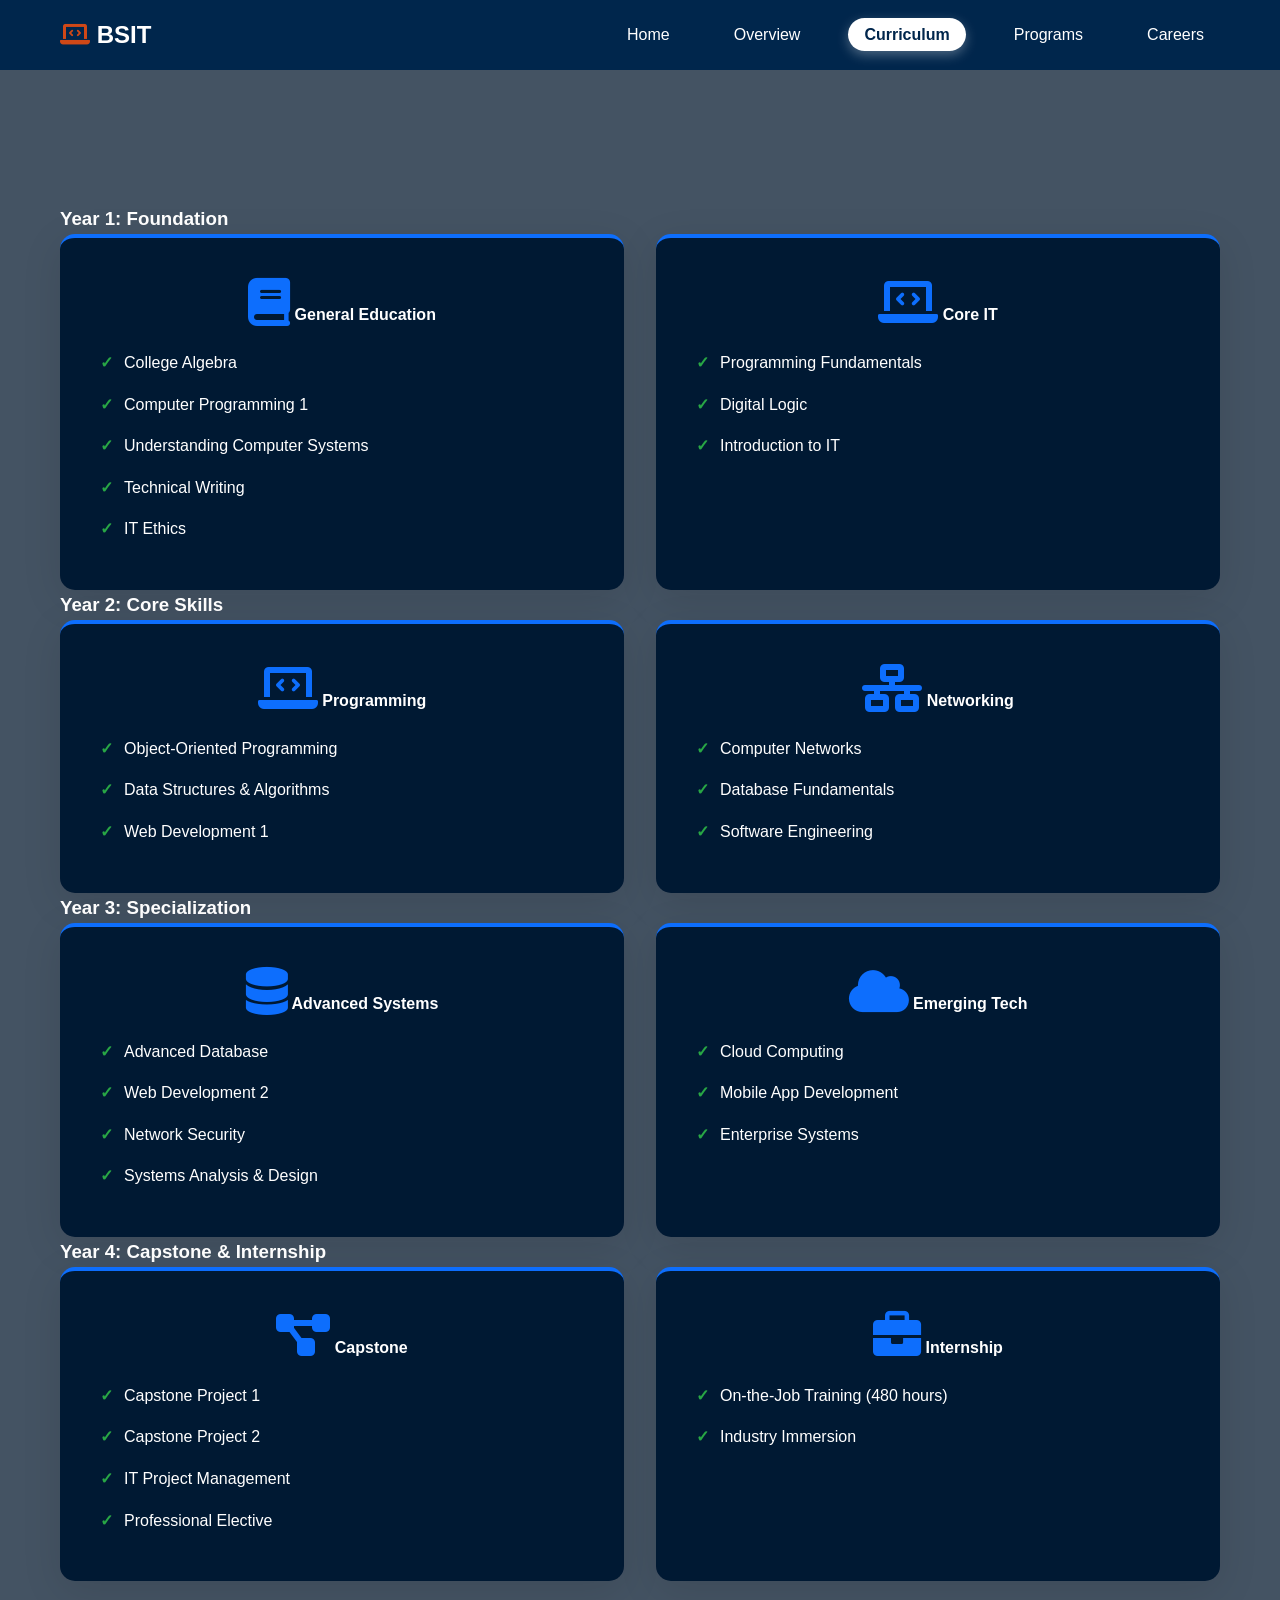
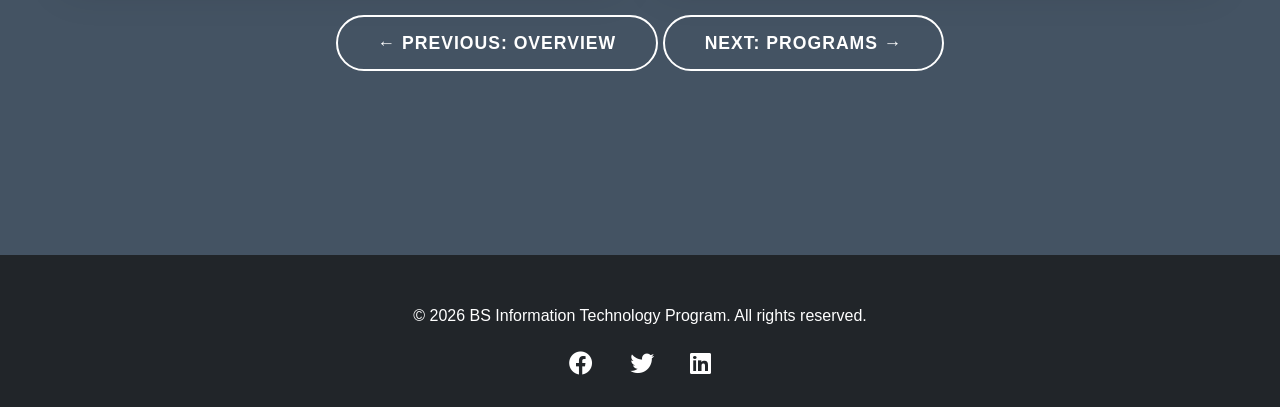
==== html/curriculum.html @ 3beb857a "First upload" ====
<!DOCTYPE html>
<html lang="en">
<head>
    <meta charset="UTF-8">
    <meta name="viewport" content="width=device-width, initial-scale=1.0">
    <title>Curriculum - BS Information Technology</title>
    <link rel="stylesheet" href="../css/styles.css">
    <link href="https://cdnjs.cloudflare.com/ajax/libs/font-awesome/6.0.0/css/all.min.css" rel="stylesheet">
</head>
<body>
    <!-- Navigation -->
    <nav class="navbar">
        <div class="nav-container">
            <div class="nav-logo">
                <h2><i class="fas fa-laptop-code"></i> BSIT</h2>
            </div>
            <ul class="nav-menu">
                <li><a href="home.html" class="nav-link">Home</a></li>
                <li><a href="overview.html" class="nav-link">Overview</a></li>
                <li><a href="curriculum.html" class="nav-link active">Curriculum</a></li>
                <li><a href="programs.html" class="nav-link">Programs</a></li>
                <li><a href="careers.html" class="nav-link">Careers</a></li>

            </ul>
            <div class="hamburger">
                <span></span>
                <span></span>
                <span></span>
            </div>
        </div>
    </nav>

    <!-- Curriculum Hero -->
    <section class="page-hero">
        <div class="container">
            <h1>Program Curriculum</h1>
            <p>Detailed course breakdown across 4 years</p>
        </div>
    </section>

    <!-- Curriculum Content -->
    <section class="section">
        <div class="container">


            <div id="year1" class="tab-content active">
                <h3>Year 1: Foundation</h3>
                <div class="curriculum-grid">
                    <div class="course-category">
                        <h4><i class="fas fa-book"></i> General Education</h4>
                        <ul>
                            <li>College Algebra</li>
                            <li>Computer Programming 1</li>
                            <li>Understanding Computer Systems</li>
                            <li>Technical Writing</li>
                            <li>IT Ethics</li>
                        </ul>
                    </div>
                    <div class="course-category">
                        <h4><i class="fas fa-laptop-code"></i> Core IT</h4>
                        <ul>
                            <li>Programming Fundamentals</li>
                            <li>Digital Logic</li>
                            <li>Introduction to IT</li>
                        </ul>
                    </div>
                </div>
            </div>

            <div id="year2" class="tab-content">
                <h3>Year 2: Core Skills</h3>
                <div class="curriculum-grid">
                    <div class="course-category">
                        <h4><i class="fas fa-laptop-code"></i> Programming</h4>
                        <ul>
                            <li>Object-Oriented Programming</li>
                            <li>Data Structures & Algorithms</li>
                            <li>Web Development 1</li>
                        </ul>
                    </div>
                    <div class="course-category">
                        <h4><i class="fas fa-network-wired"></i> Networking</h4>
                        <ul>
                            <li>Computer Networks</li>
                            <li>Database Fundamentals</li>
                            <li>Software Engineering</li>
                        </ul>
                    </div>
                </div>
            </div>

            <div id="year3" class="tab-content">
                <h3>Year 3: Specialization</h3>
                <div class="curriculum-grid">
                    <div class="course-category">
                        <h4><i class="fas fa-database"></i> Advanced Systems</h4>
                        <ul>
                            <li>Advanced Database</li>
                            <li>Web Development 2</li>
                            <li>Network Security</li>
                            <li>Systems Analysis & Design</li>
                        </ul>
                    </div>
                    <div class="course-category">
                        <h4><i class="fas fa-cloud"></i> Emerging Tech</h4>
                        <ul>
                            <li>Cloud Computing</li>
                            <li>Mobile App Development</li>
                            <li>Enterprise Systems</li>
                        </ul>
                    </div>
                </div>
            </div>

            <div id="year4" class="tab-content">
                <h3>Year 4: Capstone & Internship</h3>
                <div class="curriculum-grid">
                    <div class="course-category">
                        <h4><i class="fas fa-project-diagram"></i> Capstone</h4>
                        <ul>
                            <li>Capstone Project 1</li>
                            <li>Capstone Project 2</li>
                            <li>IT Project Management</li>
                            <li>Professional Elective</li>
                        </ul>
                    </div>
                    <div class="course-category">
                        <h4><i class="fas fa-briefcase"></i> Internship</h4>
                        <ul>
                            <li>On-the-Job Training (480 hours)</li>
                            <li>Industry Immersion</li>
                        </ul>
                    </div>
                </div>
            </div>
            <div style="text-align: center; margin: 3rem 0;">
                <a href="overview.html" class="cta-button secondary">← Previous: Overview</a>
                <a href="programs.html" class="cta-button secondary">Next:     Programs →</a>
            </div>
        </div>
    </section>

    <!-- Footer -->
    <footer class="footer">
        <div class="container">
            <p>&copy; 2026 BS Information Technology Program. All rights reserved.</p>
            <div class="social-links">
                <a href="#"><i class="fab fa-facebook"></i></a>
                <a href="#"><i class="fab fa-twitter"></i></a>
                <a href="#"><i class="fab fa-linkedin"></i></a>
            </div>
        </div>
    </footer>

    <script src="../js/script.js"></script>
    <script>
function showTab(tabName) {
            // Hide all tab contents
            var tabContents = document.getElementsByClassName('tab-content');
            for (var i = 0; i < tabContents.length; i++) {
                tabContents[i].classList.remove('active');
                tabContents[i].style.opacity = '0';
            }
            
            // Remove active class from all tab buttons
            var tabButtons = document.getElementsByClassName('tab-button');
            for (var i = 0; i < tabButtons.length; i++) {
                tabButtons[i].classList.remove('active');
            }
            
            // Show selected tab content with smooth fade
            var selectedContent = document.getElementById(tabName);
            selectedContent.classList.add('active');
            setTimeout(function() {
                selectedContent.style.opacity = '1';
            }, 50);
            
            // Smooth scroll to the content area
            document.getElementById(tabName).scrollIntoView({ behavior: 'smooth', block: 'start' });
            
            event.currentTarget.classList.add('active');
        }
    </script>
</body>
</html>
---- css/styles.css ----
/* Reset and Base Styles */

.page-hero {
    margin-top: -10px;
}
* {
    margin: 0;
    padding: 0;
    box-sizing: border-box;
}

body {
    font-family: 'Segoe UI', Tahoma, Geneva, Verdana, sans-serif;
    line-height: 1.6;
    color: #333;
}

.container {
    max-width: 1200px;
    margin: 0 auto;
    padding: 0 20px;
}

/* Navigation */
.navbar {
    background: #00264C;
    backdrop-filter: blur(10px);
    position: fixed;
    top: 0;
    width: 100%;
    z-index: 1000;
    padding: 1rem 0;
    transition: all 0.3s ease;
}

.nav-container {
    max-width: 1200px;
    margin: 0 auto;
    padding: 0 20px;
    display: flex;
    justify-content: space-between;
    align-items: center;
}

.nav-logo i{
    color: rgb(207, 72, 23);
}

.nav-logo h2 {
    color: white;
    font-size: 1.5rem;
}

.nav-menu {
    display: flex;
    list-style: none;
    gap: 2rem;
}

.nav-link {
    color: white;
    text-decoration: none;
    font-weight: 500;
    transition: all 0.3s ease;
    padding: 0.5rem 1rem;
    border-radius: 25px;
}

.nav-link:hover {
    color: #ff4603;
    background: rgba(255, 255, 255, 0.1);
}

.nav-link.active {
    background: #ffffff;
    color: #00264C;
    font-weight: 600;
    box-shadow: 0 4px 12px rgba(255, 255, 255, 0.3);
}

.hamburger {
    display: none;
    flex-direction: column;
    cursor: pointer;
}

.hamburger span {
    width: 25px;
    height: 3px;
    background: white;
    margin: 3px 0;
    transition: 0.3s;
}

/* Hero Section */
.hero {
    background: linear-gradient(135deg, #000033 0%, 	#003333 100%);
    width: 100%;
    height: 100vh;
    display: flex;
    align-items: center;
    justify-content: center;
    text-align: center;
    color: white;
    padding: 0 20px;
}

.title h1 {
    font-size: 85px;
    font-weight: 700;
    margin-bottom: 1rem;
}

.highlight {
    color: #ff4603;
}

.hero-content p {
    font-size: 1.3rem;
    margin-bottom: 2rem;
}

.cta-button {
    background: #FFE6CC;
    color: #001933;
    border: none;
    padding: 1rem 2.5rem;
    font-size: 1.1rem;
    font-weight: 600;
    border-radius: 50px;
    cursor: pointer;
    transition: all 0.3s ease;
    text-transform: uppercase;
    letter-spacing: 1px;
    text-decoration: none;
}

.cta-button:hover {
    transform: translateY(-3px);
    box-shadow: 0 8px 15px #a39382;
}

/* Sections */
.section {
    min-height: 50vh;
    padding: 150px 0;
    background-color: #445363;
    color: white;
    border-top: none;
}

.section-title {
    text-align: center;
    font-size: 2.5rem;
    margin-bottom: 3rem;
    color: white;
    position: relative;
}

.section-title::after {
    content: '';
    position: absolute;
    bottom: -10px;
    left: 50%;
    transform: translateX(-50%);
    width: 80px;
    height: 4px;
    background: rgb(228, 228, 228);
}

/* Content Grid */
.content-grid, .curriculum-grid, .skills-grid {
    display: grid;
    grid-template-columns: repeat(auto-fit, minmax(300px, 1fr));
    gap: 2rem;
}

.overview-grid .row {
    display: grid;
    grid-template-columns: 1fr 1fr;
    gap: 2rem;
    margin-bottom: 2rem;
}

@media (max-width: 768px) {
    .overview-grid .row {
        grid-template-columns: 1fr;
    }
}

.content-card, .course-category {
    background: #001933;
    padding: 2.5rem;
    border-radius: 15px;
    box-shadow: 0 10px 40px rgba(0,0,0,0.1);
    text-align: center;
    transition: all 0.3s ease;
    border-top: 4px solid #0d6efd;
}

.content-card i, .course-category i {
    font-size: 3rem;
    color: #0d6efd;
    margin-bottom: 1rem;
}

.content-card h3, .course-category h3 {
    font-size: 1.5rem;
    margin-bottom: 1rem;
    color: rgb(207, 72, 23);
}

.course-category ul {
    list-style: none;
    text-align: left;
}

.course-category li {
    padding: 0.5rem 0;
    padding-left: 1.5rem;
    position: relative;
}

.course-category li::before {
    content: '✓';
    position: absolute;
    left: 0;
    color: #28a745;
    font-weight: bold;
}

/* Slideshow */
.slideshow-container {
    position: relative;
    max-width: 1200px;
    margin: 3rem auto;
    height: 600px;
    overflow: hidden;
    border-radius: 20px;
    box-shadow: 0 20px 60px rgba(0,0,0,0.2);
}

.slide {
    position: absolute;
    top: 0;
    left: 0;
    width: 100%;
    height: 100%;
    opacity: 0;
    transition: opacity 0.5s ease;
}

.slide.active {
    opacity: 1;
}

.career-card {
    background: #00264C;
    height: 100%;
    display: flex;
    flex-direction: column;
    align-items: center;
    justify-content: center;
    text-align: center;
    padding: 3rem 2rem;
}

.career-card i {
    font-size: 4rem;
    color: rgba(27, 92, 190, 0.9);
    margin-bottom: 1.5rem;
}

.career-card h3 {
    font-size: 2rem;
    margin-bottom: 1rem;
    color: #ffffff;
}

.career-card p {
    font-size: 1.2rem;
    color: #ffffff;
}

.prev, .next {
    position: absolute;
    top: 50%;
    transform: translateY(-50%);
    background: rgba(22, 78, 163, 0.9);
    color: white;
    border: none;
    width: 50px;
    height: 50px;
    border-radius: 50%;
    cursor: pointer;
    font-size: 1.2rem;
    transition: all 0.3s ease;
    z-index: 10;
}

.prev {
    left: 10px;
}

.next {
    right: 10px;
}

.prev:hover, .next:hover {
    background: rgba(27, 92, 190, 0.9);
    transform: translateY(-50%) scale(1.1);
}

.dots-container {
    text-align: center;
    margin-top: 2rem;
}

.dot {
    height: 15px;
    width: 15px;
    margin: 0 8px;
    background-color: #bbb;
    border-radius: 50%;
    display: inline-block;
    cursor: pointer;
    transition: background-color 0.3s ease;
}

.dot.active, .dot:hover {
    background-color: rgba(22, 78, 163, 0.9);
}

/* Skills Section */
.skill-bar {
    background: #f1f1f1;
    margin-bottom: 2rem;
    border-radius: 25px;
    padding: 3px;
    position: relative;
    overflow: hidden;
}

.skill-name {
    position: absolute;
    top: -35px;
    left: 0;
    font-weight: 600;
    color: #333;
}

.skill-progress {
    height: 30px;
    background: linear-gradient(90deg, #0d6efd, #6610f2);
    border-radius: 22px;
    transition: width 2s ease;
    display: flex;
    align-items: center;
    justify-content: center;
    color: white;
    font-weight: 600;
}

/* Apply Section */
.apply-section {
    background: #00264C;
    color: white;
    text-align: center;
    padding: 100px 0;
}

.apply-section h2 {
    font-size: 2.5rem;
    margin-bottom: 1rem;
}

.apply-section p {
    font-size: 1.3rem;
    margin-bottom: 2.5rem;
}

.apply-buttons {
    display: flex;
    gap: 1.5rem;
    justify-content: center;
    flex-wrap: wrap;
}

.cta-button.primary {
    background: white;
    color: #00264C;
}

.cta-button.primary:hover {
    background: #f8f9fa;
}

.cta-button.secondary {
    background: transparent;
    color: white;
    border: 2px solid white;
}

.cta-button.secondary:hover {
    background: white;
    color: #00264C;
}

/* Footer */
.footer {
    background: #212529;
    color: white;
    text-align: center;
    padding: 3rem 0 1.5rem;
}

.social-links {
    margin-top: 1rem;
}

.social-links a {
    color: white;
    font-size: 1.5rem;
    margin: 0 1rem;
    transition: color 0.3s ease;
}

.social-links a:hover {
    color: #0d6efd;
}

/* Responsive */
@media (max-width: 768px) {
    .hamburger {
        display: flex;
    }
    
    .nav-menu {
        position: fixed;
        left: -100%;
        top: 70px;
        flex-direction: column;
        background-color: #00264C;
        width: 100%;
        text-align: center;
        transition: 0.3s;
        padding: 2rem 0;
    }
    
    .nav-menu.active {
        left: 0;
    }
    
    .nav-link {
        display: block;
        margin: 0.5rem 0;
    }
    
    .nav-link.active {
        background: #ffffff;
        color: #00264C;
    }
    
    .hero-content h1 {
        font-size: 2.5rem;
    }
    
    .apply-buttons {
        flex-direction: column;
        align-items: center;
    }
    
    .slideshow-container {
        height: 300px;
    }
}

@media (max-width: 480px) {
    .hero {
        padding: 2rem 0;
        height: 90vh;
    }
    
    .section {
        padding: 60px 0;
    }
}
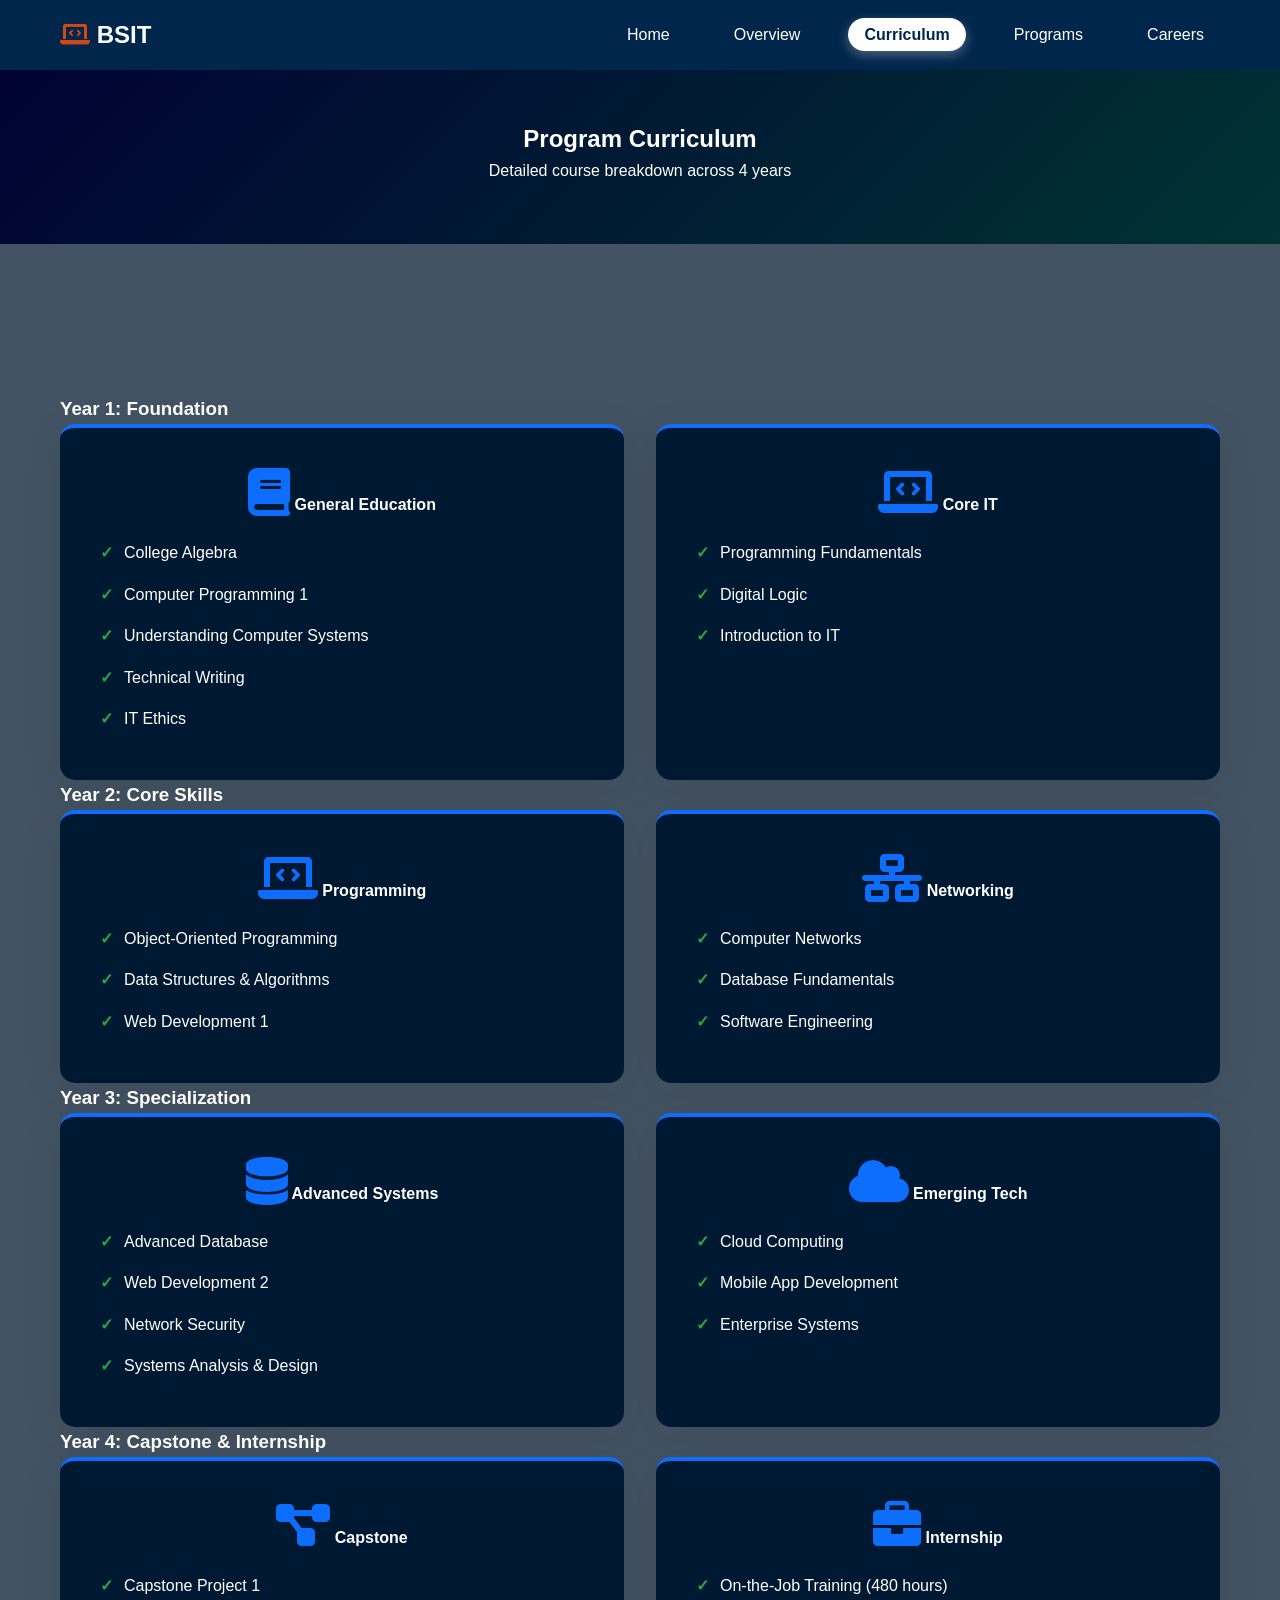
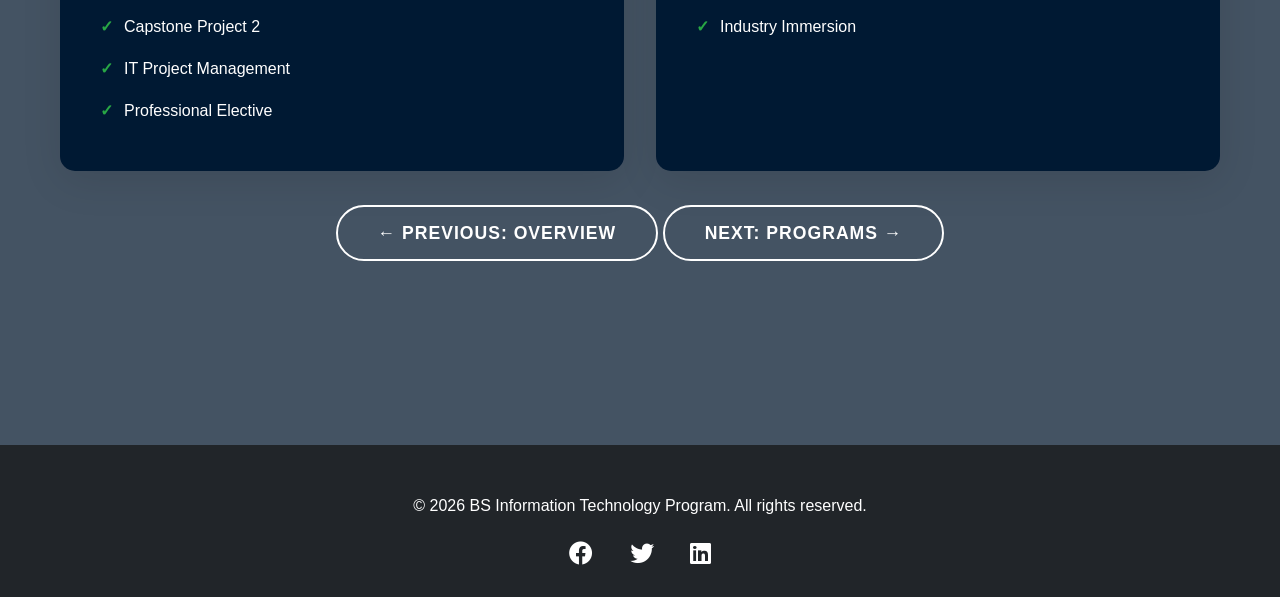
==== commit 879ea93c: "Update website pages and styles" ====
--- a/html/curriculum.html
+++ b/html/curriculum.html
@@ -14,8 +14,8 @@
             <div class="nav-logo">
                 <h2><i class="fas fa-laptop-code"></i> BSIT</h2>
             </div>
-            <ul class="nav-menu">
-                <li><a href="home.html" class="nav-link">Home</a></li>
+<ul class="nav-menu">
+                <li><a href="index.html" class="nav-link">Home</a></li>
                 <li><a href="overview.html" class="nav-link">Overview</a></li>
                 <li><a href="curriculum.html" class="nav-link active">Curriculum</a></li>
                 <li><a href="programs.html" class="nav-link">Programs</a></li>
--- a/css/styles.css
+++ b/css/styles.css
@@ -1,12 +1,15 @@
 /* Reset and Base Styles */
-
-.page-hero {
-    margin-top: -10px;
-}
 * {
     margin: 0;
     padding: 0;
     box-sizing: border-box;
+}
+
+.page-hero {
+    background: linear-gradient(135deg, #000033 0%, #003333 100%);
+    padding: 120px 0 60px;
+    text-align: center;
+    color: white;
 }
 
 body {
